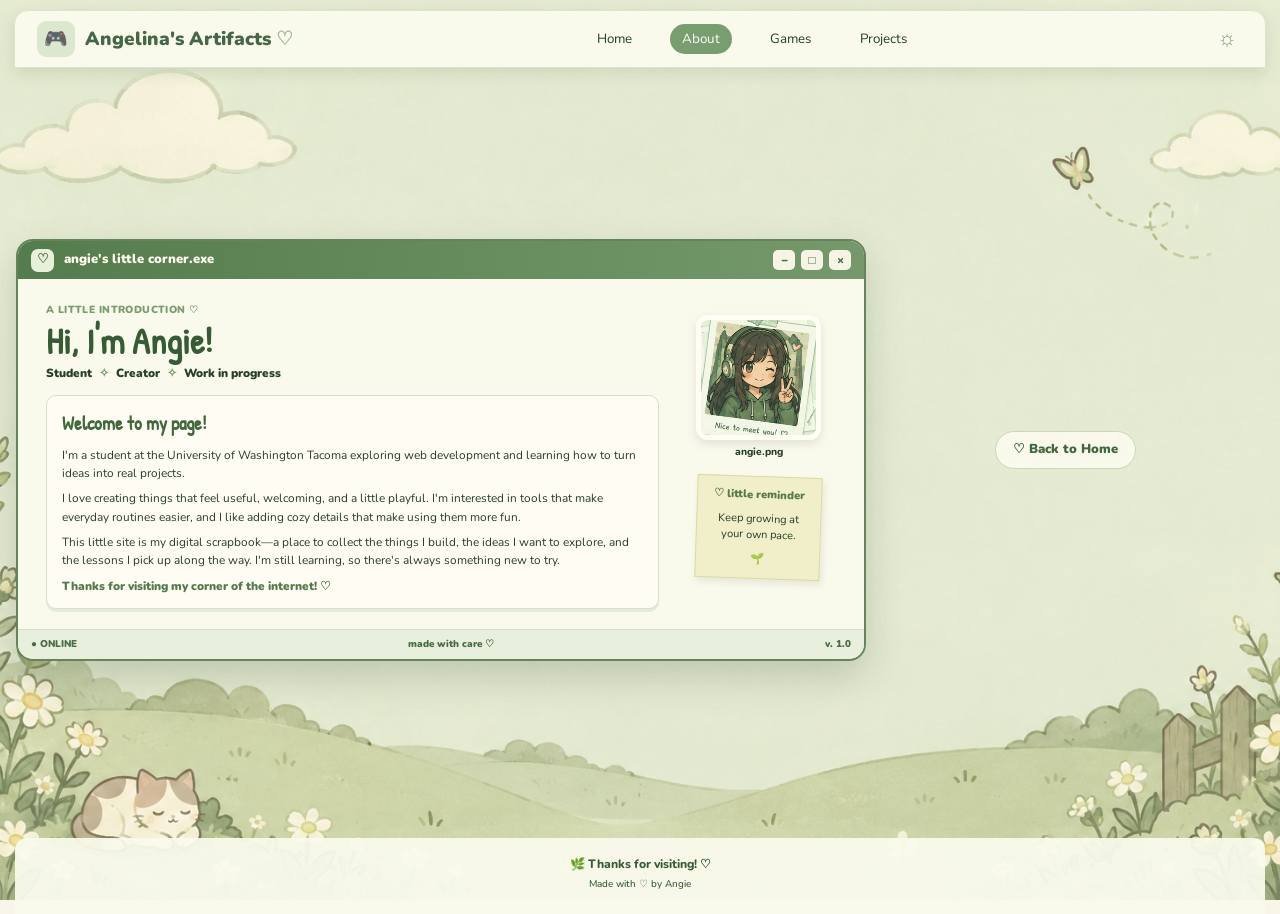
==== about.html @ 5acd7946 "Added a link to artifact 2" ====
<!DOCTYPE html>
<html lang="en">
<head>
  <meta charset="UTF-8"><meta name="viewport" content="width=device-width, initial-scale=1.0">
  <title>About Angie ♡ | Angelina's Artifacts</title><link rel="stylesheet" href="style.css">
</head>
<body class="cozy-page about-page">
  <header class="sitebar">
    <a class="logo" href="index.html"><span class="gamepad">🎮</span> Angelina's Artifacts <span class="heart">♡</span></a>
    <nav aria-label="Main navigation"><a href="index.html">Home</a><a href="about.html" class="selected" aria-current="page">About</a><a href="#games">Games</a><a href="projects.html">Projects</a></nav>
    <div class="tools"><button id="theme" title="Toggle theme" aria-label="Toggle theme">☼</button></div>
  </header>
  <main class="cozy-page-wrap">
    <section class="computer-window" aria-labelledby="about-title">
      <div class="computer-titlebar"><span class="window-icon">♡</span><span>angie's little corner.exe</span><div class="window-controls"><i>−</i><i>□</i><i>×</i></div></div>
      <div class="computer-screen">
        <div class="screen-copy">
          <p class="eyebrow">A LITTLE INTRODUCTION ♡</p>
          <h1 id="about-title">Hi, I'm Angie!</h1>
          <p class="about-subtitle">Student <span>✧</span> Creator <span>✧</span> Work in progress</p>
          <div class="blog-note">
            <h2>Welcome to my page!</h2>
            <p>I'm a student at the University of Washington Tacoma exploring web development and learning how to turn ideas into real projects.</p>
            <p>I love creating things that feel useful, welcoming, and a little playful. I'm interested in tools that make everyday routines easier, and I like adding cozy details that make using them more fun.</p>
            <p>This little site is my digital scrapbook—a place to collect the things I build, the ideas I want to explore, and the lessons I pick up along the way. I'm still learning, so there's always something new to try.</p>
            <p class="signoff">Thanks for visiting my corner of the internet! ♡</p>
          </div>
        </div>
        <aside class="desktop-widget"><img src="angie-portrait.png" alt="Angie in a green hoodie and headphones"><div class="widget-caption">angie.png</div><div class="sticky-note"><span>♡ little reminder</span><p>Keep growing at your own pace.</p>🌱</div></aside>
      </div>
      <div class="computer-status"><span>● ONLINE</span><span>made with care ♡</span><span>v. 1.0</span></div>
    </section>
    <a class="back-home" href="index.html">♡ Back to Home</a>
  </main>
  <footer>🌿 Thanks for visiting! ♡ <small>Made with ♡ by Angie</small></footer>
  <script>document.getElementById('theme').addEventListener('click',()=>document.body.classList.toggle('dark'));</script>
</body></html>
---- style.css ----
@import url('https://fonts.googleapis.com/css2?family=Nunito:wght@400;500;600;700;800;900&family=Patrick+Hand&display=swap');
:root{--cream:#f8f1e3;--paper:#fffaf0;--sage:#537b4c;--sage2:#42683d;--green:#557f4e;--green-dark:#365b35;--ink:#263f29;--line:#cbdcc0;--shadow:0 5px 16px #3c5b351c}
*{box-sizing:border-box}html{scroll-behavior:smooth;scroll-padding-top:76px}body{margin:0;background:var(--cream);color:var(--ink);font-family:Nunito,'Trebuchet MS',sans-serif;font-size:13px;line-height:1.5}.sitebar{height:60px;margin:14px 1.2% 0;padding:0 24px;display:flex;align-items:center;justify-content:space-between;gap:18px;border:1px solid #d9e4ce;border-radius:15px 15px 0 0;background:#fafbed;box-shadow:var(--shadow)}.logo{font-size:1.25rem;font-weight:900;white-space:nowrap;color:var(--green-dark)}.gamepad{display:inline-grid;place-items:center;background:#dbe8cf;border-radius:9px;padding:4px 7px;margin-right:5px}.heart{color:#a7bd95}nav{display:flex;gap:clamp(8px,2vw,27px)}nav a{padding:5px 12px;border-radius:20px;font-size:.88rem}nav a:hover,nav .selected{background:var(--green);color:#fff}.tools{display:flex;gap:15px;font-size:1.5rem;color:var(--green)}.tools button{border:0;background:none;color:inherit;font-size:1.4rem;cursor:pointer}a{color:inherit;text-decoration:none}button,input,textarea{font:inherit}.dashboard{margin:0 1.2%;}.top-grid{display:grid;grid-template-columns:1.55fr 1fr;gap:16px}.bottom-grid{display:grid;grid-template-columns:repeat(3,minmax(0,1fr));gap:16px;margin-top:16px}.panel{position:relative;min-width:0;overflow:hidden;border:1px solid #42683d;border-radius:13px;background:var(--sage);box-shadow:var(--shadow)}.hero{min-height:450px}.scene{position:absolute;inset:0;background:linear-gradient(180deg,#c1dfd5 0%,#e6efda 62%,#c1d9b0 100%);overflow:hidden}.scene:after{content:"";position:absolute;inset:0;background-image:radial-gradient(#fff9 1px,transparent 1.5px);background-size:22px 22px;opacity:.45;pointer-events:none}.cloud{position:absolute;top:15%;left:4%;font-size:3.5rem;color:#fff8}.moon{position:absolute;top:3%;left:31%;font-size:4rem;color:#fff8}.sparkle{position:absolute;top:30%;left:4%;font-size:2rem;color:#fff}.mountains{position:absolute;inset:13% -4% 0;background:#a4c9a0;clip-path:polygon(0 54%,9% 25%,18% 44%,33% 4%,46% 42%,60% 15%,72% 49%,87% 19%,100% 49%,100% 100%,0 100%)}.lake{position:absolute;left:0;right:0;bottom:0;height:34%;background:linear-gradient(170deg,#a8d6d0,#d1e6d3 55%,#9bc39b);clip-path:polygon(0 35%,18% 0,37% 22%,60% 0,78% 26%,100% 4%,100% 100%,0 100%)}.house{position:absolute;right:7%;bottom:27%;font-size:5rem;color:#f6e9cb;text-shadow:3px 3px #78986f,-3px -3px #78986f}.hero-copy{position:absolute;z-index:4;left:10%;top:19%;max-width:54%}.eyebrow{font-size:.79rem;font-weight:900;letter-spacing:.04em;color:var(--green);margin:0 0 8px}.hero h1{font-family:'Patrick Hand',Nunito,sans-serif;font-size:clamp(2.6rem,4.2vw,4.2rem);line-height:.91;color:var(--green-dark);margin:14px 0 17px;letter-spacing:-.02em}.hero-copy h3{font-size:1rem;margin:0 0 10px}.hero-copy h3 span,.roles span{color:var(--green);padding:0 4px}.hero-copy>p:not(.eyebrow){font-size:.86rem;margin:0 0 20px}.button,.small-button{display:inline-block;background:var(--green);color:white;border:0;border-radius:22px;padding:9px 21px;font-weight:900;cursor:pointer;box-shadow:0 4px 9px #3c613622}.button:hover,.small-button:hover{background:var(--green-dark);transform:translateY(-2px)}.quick-links{position:absolute;z-index:5;right:5%;top:16%;display:grid;gap:7px}.quick-links a{display:flex;align-items:center;gap:8px;padding:7px 12px;min-width:100px;border-radius:12px;background:#fbf9e9e8;border:1px solid #d0e0c7;font-weight:900;box-shadow:0 3px 8px #3c5b351c}.gamer-girl{position:absolute;z-index:3;right:18%;bottom:10%;width:165px;height:240px}.hair-back{position:absolute;left:10px;top:13px;width:143px;height:142px;background:#4b4b3a;border:4px solid #394733;border-radius:52% 50% 43% 45%;clip-path:polygon(0 0,100% 0,100% 100%,83% 72%,72% 100%,56% 68%,40% 100%,20% 72%,0 100%)}.face{position:absolute;z-index:2;top:37px;left:28px;width:108px;height:103px;background:#f4d6b0;border:3px solid #67503b;border-radius:48% 48% 45% 45%;box-shadow:inset 0 -6px #edc39e}.eye{position:absolute;top:40px;width:11px;height:17px;background:#384538;border-radius:50%}.e1{left:21px}.e2{right:21px}.cheek{position:absolute;top:64px;width:15px;height:7px;background:#eaa18c;border-radius:50%}.c1{left:8px}.c2{right:8px}.mouth{position:absolute;left:46px;top:63px;font-weight:900}.fringe{position:absolute;z-index:4;top:22px;left:23px;width:112px;height:70px;background:#4b4b3a;border-radius:55% 50% 30% 20%;clip-path:polygon(0 0,100% 0,100% 60%,77% 100%,60% 58%,43% 100%,24% 55%,0 88%)}.headphones{position:absolute;z-index:5;top:15px;left:9px;width:148px;height:91px;border:10px solid #91aa7b;border-bottom-color:transparent;border-radius:90px 90px 0 0}.headphones:before,.headphones:after{content:"";position:absolute;top:40px;width:22px;height:37px;background:#91aa7b;border:3px solid #4f7049;border-radius:8px}.headphones:before{left:-14px}.headphones:after{right:-14px}.hoodie{position:absolute;z-index:2;bottom:0;left:7px;width:150px;height:112px;background:#72936b;border:4px solid #466445;border-radius:56px 56px 16px 16px}.hoodie:after{content:"♡";position:absolute;top:34px;left:63px;color:#e7f0d8;font-size:1.4rem}.arm{position:absolute;z-index:5;bottom:28px;width:42px;height:64px;background:#f3d0aa;border:3px solid #66513d;border-radius:24px}.left-arm{left:0;transform:rotate(-25deg)}.right-arm{right:0;transform:rotate(24deg)}.laptop{position:absolute;z-index:6;bottom:3%;left:29%;width:142px;height:85px;display:grid;place-items:center;background:#90ad7d;border:4px solid #4f714b;border-radius:7px 7px 3px 3px;transform:skewY(7deg) rotate(-4deg);font-size:1.8rem;box-shadow:0 7px #6e8d61}.cat{position:absolute;z-index:7;right:3%;bottom:4%;font-size:3.4rem}.mug{position:absolute;z-index:8;left:53%;bottom:3%;padding:7px 10px;background:#faf8e7;border:2px solid #a6bf96;border-radius:4px 4px 10px 10px;color:var(--green)}.level-card{position:absolute;z-index:8;left:4%;bottom:3%;width:240px;padding:10px 12px;background:#fbf8e5e8;border:2px solid #b5cda7;border-radius:12px;box-shadow:var(--shadow)}.level-card b span{font-weight:600;margin-left:5px}.level-card small{display:block;margin-left:23px;font-size:.7rem}.progress{display:flex;align-items:center;gap:6px;margin-top:6px}.progress>span{color:var(--green)}.progress i{flex:1;height:10px;border:2px solid #7e9f71;border-radius:10px;overflow:hidden}.progress i b{display:block;width:55%;height:100%;background:#91b883}.progress strong{font-size:.7rem}.about{min-height:450px;padding:8% 8% 18%;display:grid;grid-template-columns:1fr .85fr;gap:12px;align-content:start;background:linear-gradient(145deg,#fbfbed,#e5efd9)}.about-content{align-self:center}.about h2{font-family:'Patrick Hand',sans-serif;font-size:clamp(2rem,3vw,3rem);line-height:1;margin:10px 0}.roles{font-weight:900;margin:0 0 12px}.about-content>p:last-child{font-size:.82rem}.polaroid{position:relative;align-self:center;background:#fffdf1;padding:8px 8px 4px;transform:rotate(5deg);border:2px solid #d0dec3;box-shadow:0 5px 12px #3c5b3520;text-align:center}.polaroid>p{font-family:'Patrick Hand';font-size:.95rem;color:var(--green);margin:4px}.tape{position:absolute;z-index:5;top:-8px;left:40%;width:40px;height:17px;background:#b6cba4d9;transform:rotate(-12deg)}.portrait{height:150px;position:relative;overflow:hidden;background:linear-gradient(135deg,#d1e1c3,#eff0dc)}.portrait-hair{position:absolute;top:13px;left:25%;width:58%;height:100px;background:#4a4939;border-radius:50% 50% 30% 30%}.portrait-face{position:absolute;top:28px;left:32%;width:40%;height:81px;border-radius:48%;background:#f4d6b0;border:2px solid #67503b}.portrait-face i{position:absolute;top:31px;font-style:normal}.portrait-face i:first-child{left:12px}.portrait-face i:nth-child(2){right:12px}.portrait-face b{position:absolute;left:43%;bottom:17px}.portrait-hoodie{position:absolute;bottom:-27px;left:13%;width:75%;height:65px;border-radius:40px 40px 0 0;background:#78986e;border:2px solid #4e7048;color:#eaf0df}.portrait-headphones{position:absolute;top:20px;left:23%;width:62%;height:60px;border:7px solid #9bb38a;border-bottom-color:transparent;border-radius:50% 50% 0 0}.feature-row{grid-column:1/-1;position:absolute;left:6%;right:6%;bottom:5%;display:grid;grid-template-columns:repeat(3,1fr);gap:9px}.feature-row article{background:#fffdf1d9;border:1.5px solid #d2e1c7;border-radius:12px;text-align:center;padding:8px 4px;box-shadow:0 3px 0 #dce7d2}.feature{font-size:1.45rem}.feature-row h3{font-size:.77rem;margin:2px 0}.feature-row p{font-size:.67rem;line-height:1.3;margin:0}.mini-panel{padding:19px 18px 17px;background:linear-gradient(140deg,#537b4c,#42683d);color:#fffaf0}.mini-heading{margin-bottom:15px}.mini-heading h2{font-family:'Patrick Hand',sans-serif;font-size:1.65rem;line-height:1.05;margin:2px 0 5px;color:#fff8e9}.mini-heading>p:last-child{font-size:.72rem;margin:0;color:#f4f0df}.mini-heading .eyebrow{font-size:.65rem;margin-bottom:4px}.game-grid{display:grid;grid-template-columns:repeat(3,minmax(0,1fr));gap:9px}.game-card{min-width:0;background:#fbfaed;border:1.5px solid #d5e2c9;border-radius:10px;padding:5px 5px 8px;box-shadow:0 3px 0 #dbe7d1}.game-image{height:72px;border-radius:7px;display:grid;place-items:center;position:relative;overflow:hidden;font-size:1.3rem}.game-image span{filter:drop-shadow(0 2px 1px #fff9)}.game-image i{position:absolute;right:4px;top:2px;background:#fff9e8;border-radius:50%;width:18px;height:18px;text-align:center;font-style:normal;color:var(--green);font-size:.8rem}.farm{background:linear-gradient(#a6d5d6 0 52%,#93ba79 52%)}.minecraft{background:linear-gradient(#b7dfdf 0 51%,#7caf68 51%)}.island{background:linear-gradient(#a7d9d7 0 53%,#e9d89c 53% 70%,#82c1a0 70%)}.forest{background:linear-gradient(#b6dad2,#c8dfa6 62%,#80ac6e 62%)}.boat{background:linear-gradient(#b6dfe0 0 57%,#83c5b2 57%)}.game-card h3{font-size:.7rem;margin:5px 2px 3px;line-height:1.2}.tags{font-size:.56rem;color:#5a7c50;margin:0 2px 5px}.tags span{background:#e0ebd4;border-radius:10px;padding:1px 4px;margin-left:3px}.small-button{font-size:.61rem;padding:4px 8px;border-radius:14px}.more{display:flex;align-items:center;justify-content:center;flex-direction:column;text-align:center;background:#f1f3e4}.more>div{font-size:1.8rem}.more p{font-size:.65rem;color:#7b9671;margin:0 0 6px}.more h3{font-size:.75rem}.updates .mini-heading{margin-bottom:13px}.updates-grid{display:grid;grid-template-columns:repeat(2,minmax(0,1fr));gap:9px}.post{overflow:hidden;background:#fbfaed;border:1.5px solid #d5e2c9;border-radius:10px;box-shadow:0 3px 0 #dbe7d1}.post-image{height:82px;display:grid;place-items:center;font-size:1.6rem;letter-spacing:.08em}.setup{background:linear-gradient(135deg,#d6d9bd,#a8c6a1)}.valley{background:linear-gradient(#b8dfe0 0 55%,#8dbb79 55%)}.flowers{background:linear-gradient(135deg,#e9e4d0,#a6c99a)}.craft{background:linear-gradient(135deg,#e4e5ce,#b6d2ae)}.post-copy{padding:7px}.post-copy h3{font-size:.68rem;line-height:1.2;margin:0 0 4px}.post-copy p{font-size:.61rem;line-height:1.35;margin:0 0 7px}.post-copy small{display:flex;justify-content:space-between;color:#8a9c7f;font-size:.53rem}.contact form{background:#fbfaed;border:1.5px solid #d5e2c9;border-radius:11px;padding:10px;box-shadow:0 3px 0 #dbe7d1}.contact label{display:block;font-size:.65rem;font-weight:900;margin-bottom:8px}.contact input,.contact textarea{display:block;width:100%;margin-top:3px;padding:7px 8px;border:1px solid #dce5d4;border-radius:7px;background:#fffff5;font-size:.66rem;color:var(--ink)}.contact textarea{resize:vertical}.send{width:100%;font-size:.7rem}.contact form>small{display:block;font-size:.54rem;color:#829477;margin-top:6px}.find-me{margin-top:13px}.sleepy-cat{font-size:2.8rem;text-align:center}.find-me h3{text-align:center;font-size:.85rem;margin:0 0 7px}.find-me a{display:block;padding:5px 10px;border:1px solid #d5e2c9;background:#fbfaed;font-size:.67rem;font-weight:800}.find-me a:first-of-type{border-radius:8px 8px 0 0}.find-me a:last-of-type{border-radius:0 0 8px 8px}footer{padding:17px 10px 22px;text-align:center;color:#365b35;font-size:.8rem;font-weight:800}footer small{display:block;font-size:.65rem;font-weight:500;margin-top:4px}.dark{--paper:#2e4432;--ink:#eaf1df;--green-dark:#d6e8cb;--green:#86a979;background:#293b2c}.dark .sitebar,.dark .panel,.dark .mini-panel,.dark .about{background:#2e4432;color:var(--ink);border-color:#4c6947}.dark .game-card,.dark .post,.dark .contact form,.dark .find-me a,.dark .feature-row article,.dark .polaroid{background:#354d38;color:var(--ink);border-color:#4c6947}.dark input,.dark textarea{background:#2e4432;color:var(--ink)}.dark .hero .scene{filter:brightness(.72)}.dark .about h2,.dark .mini-heading h2{color:#dcebd2}
@media(max-width:1050px){.top-grid{grid-template-columns:1.25fr 1fr}.hero{min-height:420px}.about{min-height:420px;padding-bottom:21%}.hero-copy{left:7%;max-width:60%}.quick-links{right:3%}.gamer-girl{right:14%;transform:scale(.88);transform-origin:bottom right}.laptop{left:23%;width:115px}.level-card{width:205px}.bottom-grid{gap:12px}.mini-panel{padding:14px 11px}.game-image{height:62px}.post-image{height:70px}}@media(max-width:760px){.sitebar{height:auto;min-height:58px;flex-wrap:wrap;padding:10px 14px}.sitebar nav{order:3;width:100%;justify-content:center;gap:3px}.sitebar nav a{font-size:.78rem;padding:5px 8px}.tools{margin-left:auto}.dashboard{margin:0 2%}.top-grid{grid-template-columns:1fr}.hero{min-height:430px}.about{min-height:430px;grid-template-columns:1.1fr .9fr;padding:30px 6% 125px}.bottom-grid{grid-template-columns:1fr 1fr}.contact{grid-column:1/-1;display:grid;grid-template-columns:1fr 1fr;gap:14px}.contact .mini-heading{grid-column:1/-1;margin-bottom:0}.contact form{align-self:start}.find-me{margin-top:0}.game-image{height:80px}.post-image{height:88px}}@media(max-width:480px){.logo{font-size:1.05rem}.tools{font-size:1.2rem}.hero{min-height:430px}.hero-copy{top:12%;left:6%;max-width:73%}.hero h1{font-size:2.75rem}.hero-copy>p:not(.eyebrow){font-size:.75rem}.quick-links{top:8%;right:3%;gap:4px}.quick-links a{min-width:0;padding:5px 7px;font-size:.7rem}.gamer-girl{right:12%;bottom:11%;transform:scale(.75);transform-origin:bottom right}.laptop{left:23%;bottom:4%;width:105px;height:67px}.cat{font-size:2.5rem}.mug{left:56%}.level-card{left:3%;bottom:3%;width:175px;padding:7px;font-size:.75rem}.level-card small{font-size:.58rem}.about{grid-template-columns:1fr 1fr;gap:8px;padding:24px 5% 130px}.about h2{font-size:2rem}.about-content>p:last-child{font-size:.7rem}.polaroid{padding:5px}.portrait{height:125px}.polaroid>p{font-size:.75rem}.feature-row{left:4%;right:4%;bottom:4%;gap:5px}.feature-row article{padding:7px 2px}.feature-row h3{font-size:.67rem}.feature-row p{font-size:.58rem}.bottom-grid{grid-template-columns:1fr}.contact{grid-column:auto;display:block}.contact .mini-heading{margin-bottom:14px}.find-me{margin-top:14px}.game-image{height:95px}.post-image{height:100px}.mini-panel{padding:16px}.mini-heading h2{font-size:1.8rem}.post-copy h3{font-size:.75rem}.post-copy p{font-size:.68rem}.post-copy small{font-size:.58rem}}

/* Reference artwork crops: the same illustrated gamer girl used in the design mockup. */
.gamer-art{position:absolute;z-index:6;right:1%;bottom:0;width:43%;height:76%;object-fit:contain;object-position:center bottom;filter:drop-shadow(0 5px 4px #314d2d26);pointer-events:none}
.portrait-image{display:block;width:100%;height:150px;object-fit:cover;object-position:center;border-radius:2px}
@media(max-width:1050px){.gamer-art{right:0;width:46%;height:74%}.portrait-image{height:135px}}
@media(max-width:760px){.gamer-art{right:0;width:48%;height:70%}.portrait-image{height:125px}}
@media(max-width:480px){.gamer-art{right:0;width:50%;height:65%;bottom:9%}.portrait-image{height:125px}}


/* --- Storybook botanical polish inspired by the reference board --- */
:root{--cream:#f8f8e9;--paper:#f8f8e9;--sage:#dfead4;--sage2:#c7dcb9;--green:#789d6f;--green-dark:#456747;--ink:#344f37;--line:#cbdcc0;--shadow:0 5px 16px #3c5b351c}
body{background:#819b79 url('plant-vine.png') no-repeat -90px 260px;background-size:220px auto}
.sitebar{height:58px;margin:14px 1.2% 0;border-radius:15px 15px 0 0}
.dashboard{position:relative}
.top-grid{grid-template-columns:1.55fr 1fr;gap:16px}
.bottom-grid{grid-template-columns:1.03fr 1fr 1fr;gap:16px;margin-top:16px}
.panel{border-radius:13px}
.hero{min-height:550px}
.scene{background-image:linear-gradient(90deg,#e1efdf12,#d5eadc00),url('cozy-landscape.jpg');background-size:cover;background-position:center;isolation:isolate}
.scene:after{background-image:radial-gradient(#fff9 1px,transparent 1.5px);background-size:22px 22px;opacity:.35}
.mountains,.lake,.house,.cloud-one,.moon,.sparkle{display:none}
.hero-copy{left:10%;top:18%;max-width:48%;text-shadow:0 1px 0 #eff6e6a8}
.hero h1{font-size:clamp(2.8rem,4vw,4.2rem)}
.hero-copy>p:not(.eyebrow){max-width:345px}
.gamer-art{right:2%;bottom:0;width:47%;height:78%;object-fit:contain;object-position:center bottom;filter:drop-shadow(0 7px 5px #314d2d30)}
.quick-links{right:4%;top:13%;gap:8px}
.quick-links a{min-width:112px;padding:8px 13px}
.level-card{left:4%;bottom:3%;width:285px;padding:11px 13px;background:#fbf8e5d9}
.about{min-height:550px;padding:9% 7% 23%;background:linear-gradient(145deg,#fbfbeded,#e5efd9f2)}
.about h2{font-size:clamp(2.15rem,3vw,3rem)}
.portrait-image{height:190px;object-position:center 24%}
.polaroid{z-index:2;margin-top:0}
.feature-row{bottom:6%;gap:12px}
.feature-row article{padding:13px 7px 12px;border-radius:14px}
.feature-row .feature{font-size:1.65rem}
.mini-panel{padding:20px 18px 18px;min-height:410px;background:linear-gradient(145deg,#faf9edee,#e7efddf5)}
.game-grid{gap:10px}
.game-image{height:83px;background-size:cover;background-position:center}
.farm{background-image:linear-gradient(#ffffff12,#476c3b20),url('cozy-landscape.jpg');background-position:62% 72%}
.minecraft{background-image:linear-gradient(#ffffff08,#476c3b28),url('cozy-landscape.jpg');background-position:85% 62%}
.island{background-image:linear-gradient(#ffffff08,#476c3b22),url('cozy-landscape.jpg');background-position:35% 76%}
.forest{background-image:linear-gradient(#ffffff08,#476c3b22),url('cozy-landscape.jpg');background-position:72% 50%}
.boat{background-image:linear-gradient(#ffffff08,#476c3b22),url('cozy-landscape.jpg');background-position:42% 80%}
.game-image span{padding:4px 8px;background:#d8e8d1a8;border-radius:12px;text-shadow:0 1px 2px #fff}
.post-image{background-size:cover;background-position:center}
.setup{background-image:linear-gradient(#d7e3c044,#d7e3c044),url('cozy-landscape.jpg');background-position:50% 10%}
.valley{background-image:linear-gradient(#d7e3c022,#d7e3c022),url('cozy-landscape.jpg');background-position:72% 70%}
.flowers{background-image:linear-gradient(#d7e3c044,#d7e3c044),url('plant-vine.png'),url('cozy-landscape.jpg');background-position:center,center,center}
.craft{background-image:linear-gradient(#d7e3c044,#d7e3c044),url('flower-books.png'),url('cozy-landscape.jpg');background-position:center,center,center}
.contact{position:relative}
.contact form{position:relative;z-index:2}
.find-me{position:relative;z-index:2}
.botanical{position:absolute;z-index:3;pointer-events:none;object-fit:contain;opacity:.9;filter:drop-shadow(0 2px 2px #496c3920)}
.deco-hero-left{left:-13px;bottom:-25px;width:150px;transform:rotate(-10deg);opacity:.78}
.deco-hero-right{right:-18px;bottom:-14px;width:135px;transform:rotate(7deg);opacity:.72}
.doodle{position:absolute;z-index:2;color:#a6bf97;font-family:'Patrick Hand',sans-serif;pointer-events:none}
.doodle-heart{left:53%;top:22%;font-size:2.4rem;transform:rotate(12deg)}
.doodle-star{left:4%;top:39%;font-size:2rem}
.deco-about-left{left:-28px;bottom:0;width:105px;transform:rotate(-14deg);opacity:.6}
.deco-about-right{right:-22px;bottom:0;width:120px;opacity:.7}
.about-heart{top:8%;left:48%;font-size:2.6rem}
.deco-games{right:-28px;bottom:-30px;width:110px;opacity:.48;transform:rotate(14deg)}
.deco-updates{right:-20px;bottom:-35px;width:115px;opacity:.45;transform:rotate(-10deg)}
.deco-contact{right:-20px;top:36%;width:100px;opacity:.4;transform:rotate(15deg)}
footer{position:relative;min-height:75px;overflow:hidden}
.footer-plant{width:120px;bottom:-30px;opacity:.75}
.footer-left{position:absolute;left:0;transform:rotate(-8deg)}
.footer-right{position:absolute;right:0;transform:rotate(8deg)}
/* subtle pressed-paper texture and botanical edge accents */
.panel:before{content:"";position:absolute;inset:0;pointer-events:none;z-index:1;opacity:.12;background-image:radial-gradient(#79976b .55px,transparent .7px);background-size:7px 7px}
.hero .scene:before{content:"";position:absolute;inset:0;z-index:0;background:linear-gradient(90deg,#eaf4df9c 0%,#eaf4df35 40%,transparent 68%)}
.hero-copy,.quick-links,.level-card,.gamer-art,.mug{z-index:4}
.about-content,.polaroid,.feature-row{z-index:2}
@media(max-width:1050px){
 .hero,.about{min-height:490px}.gamer-art{width:48%;height:73%}.level-card{width:235px}
 .about{padding-bottom:25%}.portrait-image{height:150px}
 .deco-hero-left{width:110px}.deco-hero-right{width:105px}
}
@media(max-width:760px){
 .top-grid{grid-template-columns:1fr}.bottom-grid{grid-template-columns:1fr 1fr}
 .hero{min-height:470px}.about{min-height:470px}
 .contact{grid-column:1/-1}.mini-panel{min-height:0}
 .deco-about-right{width:95px}.deco-games,.deco-updates{width:80px}
}
@media(max-width:480px){
 .hero{min-height:445px}.hero-copy{max-width:73%;top:12%}
 .hero h1{font-size:2.7rem}.gamer-art{right:0;width:53%;height:63%;bottom:9%}
 .quick-links{right:2%;top:8%}.quick-links a{min-width:0;padding:5px 7px}
 .level-card{width:180px}.about{padding-bottom:135px}
 .portrait-image{height:115px}.feature-row{gap:5px}
 .bottom-grid{grid-template-columns:1fr}
 .deco-hero-left{width:80px}.deco-hero-right{width:80px}
}


/* Botanical borders along the bottom edge of each lower grid card. */
.mini-panel{padding-bottom:42px}
.mini-panel:after{content:"";position:absolute;z-index:2;left:0;right:0;bottom:0;height:48px;pointer-events:none;background-image:url('plant-sprig.png'),url('plant-stem.png');background-repeat:no-repeat,no-repeat;background-position:left bottom,right bottom;background-size:88px 88px,76px 76px;opacity:.78}
.games:after{background-image:url('plant-vine.png'),url('plant-sprig.png');background-size:95px 95px,72px 72px}
.updates:after{background-image:url('lily-sprig.png'),url('plant-stem.png');background-size:75px 75px,82px 82px}
.contact:after{background-image:url('plant-sprig.png'),url('flower-wreath.png');background-size:80px 80px,76px 76px}
/* Keep the full gamer illustration visible and prevent the cat/laptop edges being clipped. */
.hero{overflow:hidden}
.gamer-art{right:0;bottom:0;width:53%;height:84%;object-fit:contain;object-position:center bottom;filter:drop-shadow(0 8px 6px #314d2d22)}
@media(max-width:1050px){.gamer-art{width:54%;height:78%}}
@media(max-width:760px){.gamer-art{width:58%;height:70%}}
@media(max-width:480px){.gamer-art{width:62%;height:62%;bottom:8%}}

/* Foreground character is now a transparent cutout: no baked-in scenery or drop shadow. */
.gamer-art{right:0;bottom:0;width:53%;height:88%;object-fit:contain;object-position:center bottom;filter:none;z-index:4}
.hero-fence{position:absolute;z-index:2;right:0;bottom:20%;width:43%;height:92px;pointer-events:none;opacity:.96;background:linear-gradient(to bottom,transparent 0 24%,#9bb789 24% 32%,#d7e4c7 32% 39%,#718e65 39% 44%,transparent 44% 61%,#9bb789 61% 69%,#d7e4c7 69% 76%,#718e65 76% 81%,transparent 81%),repeating-linear-gradient(90deg,transparent 0 25px,#91ad7d 25px 32px,#d8e4ca 32px 36px,transparent 36px 52px)}
.hero-fence:before{content:"";position:absolute;left:0;right:0;top:19%;height:64%;background:repeating-linear-gradient(90deg,#a5bf91 0 5px,#d8e4ca 5px 9px,#829e72 9px 12px,transparent 12px 52px);clip-path:polygon(0 0,100% 0,100% 100%,0 100%)}
@media(max-width:1050px){.gamer-art{width:55%;height:82%}.hero-fence{width:48%;bottom:20%}}
@media(max-width:760px){.gamer-art{width:58%;height:73%}.hero-fence{width:48%;bottom:18%;height:78px}}
@media(max-width:480px){.gamer-art{width:66%;height:65%;bottom:0}.hero-fence{width:55%;height:68px;bottom:20%}}


/* Final reference-matched layout polish */
:root{--cream:#f8f8e9;--paper:#fbfbed;--sage:#dfead4;--sage2:#c7dcb9;--green:#789d6f;--green-dark:#456747;--ink:#344f37;--line:#cbdcc0;--shadow:0 5px 16px #3c5b3522}
body{background:#819b79;color:var(--ink)}
.sitebar{height:58px;margin:10px 1.1% 0;padding:0 22px;border-radius:14px 14px 0 0}
.dashboard{margin:0 1.1%}
.top-grid{grid-template-columns:minmax(0,1.7fr) minmax(360px,1fr);gap:16px}
.bottom-grid{grid-template-columns:minmax(0,1.03fr) minmax(0,1fr) minmax(0,.92fr);gap:16px;margin-top:16px}
.panel{border-radius:13px;box-shadow:0 3px 10px #344f3715,inset 0 0 0 1px #d4e2c8}
.hero,.about{min-height:470px}
.scene{background-image:linear-gradient(90deg,#e5f0df45,#e5f0df05 62%),url('cozy-landscape.jpg');background-size:cover;background-position:center 58%;isolation:isolate}
.hero .scene:before{background:linear-gradient(90deg,#eaf4df99 0%,#eaf4df2c 37%,transparent 61%)}
.hero-copy{left:9%;top:17%;max-width:43%}
.hero h1{font-size:clamp(2.65rem,3.25vw,3.75rem);line-height:1.03}
.hero-copy>p:not(.eyebrow){max-width:330px}
.gamer-art{right:2%;bottom:0;width:56%;height:91%;object-fit:contain;object-position:center bottom;filter:none;z-index:4}
.hero-fence{right:0;bottom:20%;width:49%;height:86px;z-index:2;opacity:.72}
.quick-links{right:3.5%;top:10%;gap:7px;z-index:5}
.quick-links a{min-width:105px;padding:7px 10px;background:#fafbeded;border:1px solid #d2e0c8;box-shadow:0 3px 7px #355b3420}
.level-card{left:4%;bottom:3%;width:285px;padding:10px 13px;background:#fbf8e5e8;z-index:5}
.about{padding:8% 6% 22%;grid-template-columns:minmax(0,1.1fr) minmax(130px,.8fr);background:linear-gradient(145deg,#fbfbeded,#e5efd9f5)}
.about h2{font-size:clamp(2rem,2.6vw,2.8rem)}
.about-content>p:last-child{font-size:.86rem}
.polaroid{transform:rotate(5deg);align-self:start;z-index:3}
.portrait-image{height:170px;object-fit:cover;object-position:center 20%}
.feature-row{bottom:5%;left:5%;right:5%;gap:10px;z-index:3}
.feature-row article{padding:11px 5px;border-radius:13px;background:#fbfbeded}
.mini-panel{min-height:390px;padding:19px 17px 45px;background:linear-gradient(145deg,#faf9edfa,#e7efddf7)}
.mini-heading h2{font-size:1.7rem}
.game-grid{gap:8px}
.game-card{padding:5px 5px 7px;border-radius:11px;background:#fbfbed;border:1px solid #d5e3c9;box-shadow:0 2px 4px #486b3514}
.game-image{height:72px;background-size:cover;background-position:center;border-radius:7px}
.farm{background-image:url('game-stardew.jpg')!important}
.minecraft{background-image:url('game-minecraft.jpg')!important}
.island{background-image:url('game-animal.jpg')!important}
.forest{background-image:url('game-zelda.jpg')!important}
.boat{background-image:url('game-spiritfarer.jpg')!important}
.game-image i{background:#fbfbeded;color:#789d6f}
.game-image span{display:none}
.updates-grid{gap:8px}
.post{border:1px solid #d5e3c9;border-radius:11px;background:#fbfbed;box-shadow:0 2px 4px #486b3514;overflow:hidden}
.post-image{height:72px;background-size:cover;background-position:center}
.setup{background-image:url('post-setup.jpg')!important}
.valley{background-image:url('post-valley.jpg')!important}
.flowers{background-image:url('post-flowers.jpg')!important}
.craft{background-image:url('post-craft.jpg')!important}
.post-copy{padding:6px 8px 7px}
.post-copy h3{font-size:.77rem}
.post-copy p{font-size:.67rem;line-height:1.35}
.contact{display:grid;grid-template-columns:minmax(0,1.12fr) minmax(130px,.8fr);column-gap:12px;align-content:start}
.contact .mini-heading{grid-column:1/-1}
.contact form{grid-column:1;min-width:0}
.find-me{grid-column:2;align-self:end;min-width:0}
.sleepy-cat{height:110px;display:flex;justify-content:center;align-items:center;overflow:hidden}
.sleepy-cat img{width:100%;height:100%;object-fit:contain;mix-blend-mode:multiply}
.find-me a{padding:5px 7px}
.mini-panel:after{height:50px;background-position:left bottom,right bottom;opacity:.88}
footer{margin:0 1.1%;position:relative}
@media(max-width:1200px){.top-grid{grid-template-columns:minmax(0,1.45fr) minmax(330px,1fr)}.hero,.about{min-height:440px}.gamer-art{width:57%;height:87%}.about{padding-bottom:25%}.portrait-image{height:145px}.mini-panel{padding:16px 13px 42px}.game-image,.post-image{height:66px}}
@media(max-width:900px){.top-grid{grid-template-columns:1fr}.hero,.about{min-height:440px}.bottom-grid{grid-template-columns:1fr 1fr}.contact{grid-column:1/-1;min-height:380px}.game-image,.post-image{height:88px}}
@media(max-width:600px){.sitebar{margin:8px 8px 0;padding:0 12px;gap:8px}.logo{font-size:1rem}nav{gap:2px;flex-wrap:wrap;justify-content:center}nav a{padding:4px 6px;font-size:.75rem}.tools{gap:4px}.dashboard{margin:0 8px}.top-grid,.bottom-grid{grid-template-columns:1fr;gap:12px}.hero{min-height:540px}.hero-copy{left:7%;top:9%;max-width:70%}.hero h1{font-size:2.65rem}.gamer-art{width:78%;height:64%;right:-1%;bottom:0}.hero-fence{width:66%;bottom:23%}.quick-links{right:3%;top:4%;gap:4px}.quick-links a{min-width:0;padding:4px 7px;font-size:.72rem}.level-card{width:205px;left:4%;bottom:3%;padding:8px}.about{min-height:530px;padding:35px 7% 180px}.about h2{font-size:2rem}.portrait-image{height:135px}.feature-row{gap:5px}.feature-row article{padding:8px 3px}.feature-row h3{font-size:.72rem}.feature-row p{font-size:.62rem}.mini-panel{min-height:0;padding:17px 14px 46px}.game-image,.post-image{height:100px}.contact{display:block}.find-me{margin-top:14px}.sleepy-cat{height:130px}}



/* Final fit-and-finish: fuller meadow foreground and tighter hero controls */
.hero { min-height: 550px; }
.scene { background-position: center 56%; background-size: cover; }
.scene::after {
  content:"";
  position:absolute;
  left:0; right:0; top:auto; bottom:0;
  height:23%;
  z-index:2;
  pointer-events:none;
  opacity:1;
  background:
    radial-gradient(ellipse at 8% 100%, #f6f2c9 0 2px, transparent 3px),
    radial-gradient(ellipse at 13% 80%, #f8f3d1 0 3px, transparent 4px),
    radial-gradient(ellipse at 23% 100%, #e8efc9 0 3px, transparent 4px),
    radial-gradient(ellipse at 39% 95%, #fff4cf 0 2px, transparent 3px),
    radial-gradient(ellipse at 58% 100%, #f7f1cf 0 3px, transparent 4px),
    radial-gradient(ellipse at 78% 95%, #fff4d2 0 3px, transparent 4px),
    linear-gradient(180deg, #a5c58a00 0%, #a5c58a40 23%, #9fbe83d9 72%, #8dad73ee 100%);
  background-size: auto;
}
.hero .scene:before {
  z-index:1;
  background:linear-gradient(90deg,#eaf4dfb0 0%,#eaf4df4a 38%,transparent 66%);
}
.hero-copy { left:8.5%; top:17%; max-width:45%; }
.hero h1 { font-size:clamp(2.45rem,3.45vw,3.55rem); line-height:.96; margin:10px 0 12px; }
.hero-copy h3 { font-size:.91rem; margin-bottom:8px; }
.hero-copy>p:not(.eyebrow) { font-size:.78rem; line-height:1.45; margin-bottom:14px; max-width:310px; }
.hero .eyebrow { font-size:.7rem; margin-bottom:5px; }
.hero .button { padding:7px 17px; font-size:.78rem; }
.quick-links { right:3.5%; top:12%; gap:6px; }
.quick-links a { min-width:96px; padding:5px 9px; gap:6px; font-size:.76rem; border-radius:10px; }
.level-card { width:245px; padding:8px 10px; font-size:.82rem; }
.level-card small { font-size:.66rem; }
.progress { margin-top:4px; }
.progress i { height:8px; }
.gamer-art { right:1.5%; bottom:0; width:46%; height:76%; object-fit:contain; object-position:center bottom; filter:none; }
@media(max-width:1050px) {
  .hero-copy { left:6.5%; max-width:47%; }
  .hero h1 { font-size:clamp(2.2rem,3.5vw,3rem); }
  .quick-links { right:2.5%; }
  .quick-links a { min-width:88px; padding:5px 7px; font-size:.7rem; }
  .level-card { width:220px; }
  .gamer-art { width:47%; height:72%; }
}
@media(max-width:760px) {
  .hero { min-height:470px; }
  .hero-copy { left:6%; top:13%; max-width:56%; }
  .hero h1 { font-size:2.55rem; }
  .quick-links { top:6%; right:2%; }
  .quick-links a { min-width:80px; font-size:.66rem; padding:4px 6px; }
  .gamer-art { right:0; width:51%; height:66%; }
  .level-card { width:205px; }
}
@media(max-width:480px) {
  .hero { min-height:445px; }
  .hero-copy { top:11%; left:5%; max-width:67%; }
  .hero h1 { font-size:2.15rem; line-height:.98; }
  .hero-copy h3 { font-size:.75rem; }
  .hero-copy>p:not(.eyebrow) { font-size:.68rem; max-width:220px; }
  .hero .eyebrow { font-size:.62rem; }
  .quick-links { top:6%; right:2%; gap:3px; }
  .quick-links a { min-width:0; padding:3px 5px; font-size:.58rem; gap:4px; }
  .gamer-art { right:-1%; width:53%; height:61%; bottom:8%; }
  .level-card { left:3%; bottom:3%; width:174px; padding:6px 7px; font-size:.7rem; }
  .level-card small { font-size:.55rem; }
  .progress strong { font-size:.6rem; }
}


/* New illustrated hero background: original clean artwork with website UI layered above */
.hero .scene {
  background-image: url('hero-background.png');
  background-position: center center;
  background-size: cover;
  background-repeat: no-repeat;
  background-color: #c9dfcc;
}
.hero .scene::after { display: none; }
.hero .scene::before {
  content: ""; position: absolute; inset: 0; z-index: 1; pointer-events: none;
  background: linear-gradient(90deg, rgba(244,247,222,.92) 0%, rgba(238,246,221,.76) 31%, rgba(235,243,220,.22) 49%, transparent 66%);
}
.hero .scene > .cloud, .hero .scene > .moon, .hero .scene > .sparkle,
.hero .scene > .mountains, .hero .scene > .lake, .hero .scene > .house,
.hero .scene > .hero-fence, .hero .scene > .gamer-art,
.hero .scene > .botanical, .hero .scene > .doodle { display: none !important; }
.hero .hero-copy { z-index: 5; left: 7.5%; top: 16%; max-width: 43%; }
.hero .hero-copy h1 { font-size: clamp(2.25rem, 3.2vw, 3.35rem); line-height: .98; margin: 10px 0 12px; }
.hero .hero-copy h3 { font-size: .9rem; }
.hero .hero-copy > p:not(.eyebrow) { max-width: 315px; font-size: .78rem; }
.hero .quick-links { z-index: 6; top: 8%; right: 2.5%; gap: 5px; }
.hero .quick-links a { min-width: 88px; padding: 5px 8px; font-size: .7rem; }
.hero .level-card { z-index: 6; left: 3%; bottom: 3%; width: 220px; padding: 8px 10px; }
@media (max-width: 1050px) {
  .hero .scene { background-position: 54% center; }
  .hero .hero-copy { left: 5%; max-width: 47%; }
  .hero .hero-copy h1 { font-size: clamp(2rem, 3.2vw, 2.8rem); }
  .hero .quick-links { right: 2%; }
}
@media (max-width: 760px) {
  .hero .scene { background-position: 58% center; }
  .hero .scene::before { background: linear-gradient(90deg, rgba(244,247,222,.94) 0%, rgba(238,246,221,.8) 44%, rgba(235,243,220,.18) 75%, transparent 100%); }
  .hero .hero-copy { left: 5%; top: 9%; max-width: 65%; }
  .hero .hero-copy h1 { font-size: 2.35rem; }
  .hero .quick-links { top: auto; bottom: 17%; right: 2%; gap: 4px; }
  .hero .quick-links a { min-width: 76px; font-size: .62rem; padding: 4px 6px; }
  .hero .level-card { width: 190px; }
}
@media (max-width: 480px) {
  .hero { min-height: 500px; }
  .hero .scene { background-position: 59% center; }
  .hero .hero-copy { top: 8%; max-width: 72%; }
  .hero .hero-copy h1 { font-size: 2.05rem; }
  .hero .hero-copy h3 { font-size: .72rem; }
  .hero .hero-copy > p:not(.eyebrow) { font-size: .65rem; max-width: 210px; }
  .hero .quick-links { bottom: 18%; right: 2%; }
  .hero .quick-links a { min-width: 68px; font-size: .55rem; padding: 3px 4px; }
  .hero .level-card { width: 170px; font-size: .68rem; }
}

/* Final hero framing adjustment: show the entire generated artwork and reduce the pale wash. */
.hero {
  min-height: 0;
  height: auto;
  aspect-ratio: 1905 / 826;
}
.hero .scene {
  background-size: 100% 100%;
  background-position: center center;
}
.hero .scene::before {
  background: linear-gradient(90deg,
    rgba(244,247,222,.38) 0%,
    rgba(238,246,221,.20) 27%,
    rgba(235,243,220,.06) 47%,
    transparent 60%);
}
@media (max-width: 760px) {
  .hero { aspect-ratio: auto; min-height: 500px; }
  .hero .scene { background-size: 100% 100%; background-position: center center; }
  .hero .scene::before {
    background: linear-gradient(90deg,
      rgba(244,247,222,.48) 0%,
      rgba(238,246,221,.25) 40%,
      rgba(235,243,220,.08) 72%,
      transparent 100%);
  }
}


/* Soft cloudy backing only beneath the welcome copy, keeping the artwork vivid. */
.hero-copy{isolation:isolate;padding:8px 12px 12px;margin-left:-12px;margin-top:-8px;border-radius:20px}
.hero-copy:before{content:"";position:absolute;z-index:-1;inset:0 -12px -6px -8px;border-radius:22px;background:radial-gradient(ellipse at 28% 28%,rgba(250,250,232,.68),rgba(248,249,229,.42) 55%,rgba(248,249,229,.12) 100%);backdrop-filter:blur(1.5px);pointer-events:none}
.level-card{width:228px;padding:8px 10px 7px;font-size:.78rem}
.level-card small{font-size:.64rem;margin-left:23px}
.level-card .progress strong{font-size:.66rem}
@media(max-width:600px){.hero-copy{padding:6px 8px 9px;margin-left:-8px;margin-top:-6px}.level-card{width:205px}}

/* Updated hero artwork: use the complete warm calico picnic scene as the background. */
.hero .scene {
  background-image: url('hero-background.png') !important;
  background-size: 100% 100% !important;
  background-position: center center !important;
  background-color: #d8e7c9;
}
.hero .scene::before {
  background: linear-gradient(90deg,
    rgba(246,248,226,.26) 0%,
    rgba(246,248,226,.15) 27%,
    rgba(246,248,226,.04) 45%,
    transparent 58%) !important;
}
.hero .scene::after { display:none !important; }
.hero .scene > .cloud,
.hero .scene > .moon,
.hero .scene > .sparkle,
.hero .scene > .mountains,
.hero .scene > .lake,
.hero .scene > .house,
.hero .scene > .hero-fence,
.hero .scene > .gamer-art,
.hero .scene > .botanical,
.hero .scene > .doodle { display:none !important; }
.hero .hero-copy:before {
  background: radial-gradient(ellipse at 28% 28%,rgba(250,250,232,.48),rgba(248,249,229,.26) 58%,rgba(248,249,229,.04) 100%) !important;
}
@media (max-width:760px) {
  .hero .scene { background-size:100% 100% !important; background-position:center center !important; }
  .hero .scene::before { background:linear-gradient(90deg,rgba(246,248,226,.34),rgba(246,248,226,.18) 43%,rgba(246,248,226,.03) 75%,transparent) !important; }
}

/* Cream background + sage-green tiles palette update */
.sitebar{background:var(--paper);}
.game-card,.feature-row article,.level-card,.quick-links a{background:#dfead4;}
.game-card{border-color:#b6cba9;}


/* Text colors restored to the previous deep-green palette, with responsive layout refinements. */
:root { --ink: #263f29; }
.panel.mini-panel { color: var(--ink); }
.mini-panel .mini-heading h2,
.mini-panel .mini-heading > p:last-child,
.mini-panel .mini-heading .eyebrow,
.mini-panel h3,
.mini-panel p,
.mini-panel label,
.mini-panel small,
.mini-panel .find-me a { color: var(--ink); }
.mini-panel .game-card h3,
.mini-panel .game-card p,
.mini-panel .post-copy h3,
.mini-panel .post-copy p,
.mini-panel .post-copy small { color: var(--ink); }
.mini-panel input, .mini-panel textarea { color: var(--ink); background: #fffaf0; }
.mini-panel .button, .mini-panel .small-button { color: #fffaf0; }
/* Fluid sizing and stacking so the page adapts as the browser window changes. */
html { width: 100%; overflow-x: hidden; }
body { width: 100%; min-width: 0; }
.sitebar, .dashboard, footer { max-width: 100%; }
.top-grid, .bottom-grid, .game-grid, .updates-grid { min-width: 0; }
img { max-width: 100%; }
@media (max-width: 900px) {
  .top-grid { grid-template-columns: minmax(0, 1fr); }
  .bottom-grid { grid-template-columns: repeat(2, minmax(0, 1fr)); }
  .contact { grid-column: 1 / -1; }
  .about, .hero { min-width: 0; }
}
@media (max-width: 560px) {
  .sitebar { margin: 8px 2% 0; padding: 10px; gap: 8px; }
  .sitebar nav { flex-wrap: wrap; }
  .dashboard { margin: 0 2%; }
  .bottom-grid { grid-template-columns: minmax(0, 1fr); }
  .contact { display: block; }
  .game-grid { grid-template-columns: repeat(2, minmax(0, 1fr)); }
  .about { grid-template-columns: minmax(0, 1fr) minmax(0, .8fr); }
  .feature-row { gap: 5px; }
  .feature-row article { overflow-wrap: anywhere; }
  .hero { width: 100%; }
  .hero .scene { background-size: cover !important; background-position: 57% center !important; }
}


/* Responsive content fix: make text, padding, and card contents scale with their containers. */
html { font-size: clamp(13px, 0.25vw + 12px, 16px); }
.dashboard { width:auto; }
.top-grid { grid-template-columns: minmax(0, 1.55fr) minmax(0, 1fr); }
.bottom-grid { grid-template-columns: repeat(3, minmax(0, 1fr)); }
.panel, .mini-panel, .game-card, .post, .contact form, .about, .hero { min-width:0; }
.mini-panel { padding: clamp(12px, 1.4vw, 20px); padding-bottom: clamp(38px, 3.2vw, 48px); }
.mini-heading h2 { font-size: clamp(1.15rem, 1.4vw, 1.8rem); }
.mini-heading > p:last-child { font-size: clamp(.68rem, .75vw, .82rem); }
.game-grid { grid-template-columns: repeat(3, minmax(0, 1fr)); gap: clamp(5px, .7vw, 10px); }
.game-card { padding: clamp(4px, .5vw, 7px); }
.game-image { height: clamp(48px, 5.2vw, 83px); }
.game-card h3 { font-size: clamp(.64rem, .7vw, .8rem); overflow-wrap:anywhere; }
.tags { font-size: clamp(.5rem, .55vw, .62rem); overflow-wrap:anywhere; }
.small-button { font-size: clamp(.56rem, .62vw, .7rem); padding: clamp(3px, .35vw, 5px) clamp(5px, .6vw, 9px); }
.updates-grid { grid-template-columns: repeat(2, minmax(0, 1fr)); gap: clamp(5px, .7vw, 10px); }
.post-image { height: clamp(55px, 5.2vw, 88px); }
.post-copy { padding: clamp(5px, .6vw, 8px); }
.post-copy h3 { font-size: clamp(.62rem, .68vw, .78rem); overflow-wrap:anywhere; }
.post-copy p { font-size: clamp(.58rem, .62vw, .72rem); }
.contact label { font-size: clamp(.62rem, .68vw, .76rem); }
.contact input, .contact textarea { font-size: clamp(.65rem, .7vw, .8rem); min-width:0; }
.about { grid-template-columns: minmax(0, 1fr) minmax(0, .85fr); }
.feature-row { grid-template-columns: repeat(3, minmax(0, 1fr)); }
.feature-row h3 { font-size: clamp(.62rem, .72vw, .8rem); overflow-wrap:anywhere; }
.feature-row p { font-size: clamp(.55rem, .6vw, .68rem); overflow-wrap:anywhere; }
.hero-copy { max-width: 46%; }
.hero h1 { font-size: clamp(1.8rem, 3.2vw, 3.35rem); }
.hero-copy h3 { font-size: clamp(.7rem, .9vw, .95rem); }
.hero-copy > p:not(.eyebrow) { font-size: clamp(.65rem, .78vw, .82rem); }
.level-card { width: clamp(155px, 17vw, 228px); max-width: 48%; font-size: clamp(.64rem, .78vw, .8rem); }
.level-card small { font-size: clamp(.52rem, .64vw, .66rem); }
.quick-links a { font-size: clamp(.55rem, .7vw, .76rem); min-width:0; padding: clamp(3px, .4vw, 6px) clamp(5px, .65vw, 9px); }
img { height:auto; }
@media (max-width: 900px) {
 .top-grid { grid-template-columns: minmax(0,1fr); }
 .hero { aspect-ratio:auto; min-height:470px; }
 .bottom-grid { grid-template-columns: repeat(2,minmax(0,1fr)); }
 .mini-panel { padding: clamp(12px, 2vw, 18px); padding-bottom:42px; }
 .game-image { height: clamp(65px, 10vw, 95px); }
 .post-image { height: clamp(65px, 10vw, 100px); }
 .mini-heading h2 { font-size: clamp(1.3rem, 3vw, 1.8rem); }
 .game-card h3, .post-copy h3 { font-size: clamp(.68rem, 1.5vw, .8rem); }
 .game-card p, .post-copy p { font-size: clamp(.6rem, 1.25vw, .72rem); }
}
@media (max-width: 560px) {
 .top-grid, .bottom-grid { grid-template-columns: minmax(0,1fr); }
 .hero { min-height:500px; }
 .hero-copy { max-width:70%; }
 .hero h1 { font-size:clamp(1.8rem, 7vw, 2.35rem); }
 .hero-copy > p:not(.eyebrow) { font-size:clamp(.65rem, 2.8vw, .75rem); }
 .level-card { max-width:58%; width:180px; }
 .about { min-height:470px; }
 .bottom-grid > .mini-panel { grid-column:auto; }
 .game-image { height:clamp(90px, 24vw, 130px); }
 .post-image { height:clamp(95px, 25vw, 135px); }
 .game-card h3, .post-copy h3 { font-size:.78rem; }
 .game-card p, .post-copy p { font-size:.68rem; }
 .mini-heading h2 { font-size:1.65rem; }
}

/* Dark-mode contrast fix for Artifact 1 only */
.dark .hero .scene{filter:none}
.dark .hero-copy{
  background:rgba(35,53,38,.90);
  border:1px solid rgba(222,239,209,.8);
  border-radius:16px;
  padding:14px 16px;
  color:#f7f8ef;
  box-shadow:0 4px 16px rgba(12,25,14,.28);
}
.dark .hero-copy .eyebrow{color:#e0efcf}
.dark .hero-copy h1{color:#f3f8e8}
.dark .hero-copy h3,
.dark .hero-copy>p:not(.eyebrow){color:#f7f8ef}
.dark .hero-copy h3 span{color:#d0e5bd}


/* Dark-mode contrast fix for the Current Vibe card and Artifact 2–5 quick links. */
.dark .hero .level-card {
  background: rgba(35, 53, 38, .96) !important;
  color: #f7f8ef !important;
  border-color: #d8e8cb !important;
}
.dark .hero .level-card b,
.dark .hero .level-card b span,
.dark .hero .level-card small,
.dark .hero .level-card .progress,
.dark .hero .level-card .progress > span,
.dark .hero .level-card .progress strong {
  color: #f7f8ef !important;
}
.dark .hero .level-card .progress i { border-color: #d8e8cb !important; }
.dark .hero .level-card .progress i b { background: #a8cf91 !important; }
.dark .hero .quick-links a {
  background: rgba(35, 53, 38, .96) !important;
  color: #f7f8ef !important;
  border-color: #d8e8cb !important;
}
.dark .hero .quick-links a span { color: #f7f8ef !important; }
.dark .hero .quick-links a:hover { background: #496447 !important; }

/* Artifact 2 links: minimal styling only */
.hatchquest-links { display:flex; flex-wrap:wrap; align-items:center; gap:8px; margin-top:12px; font-size:.82rem; font-weight:700; }
.hatchquest-links a { color:var(--green-dark); text-decoration:underline; text-underline-offset:3px; }
.dark .hatchquest-links a { color:#d6e8cb; }

/* Added standalone About and Projects pages. Home layout remains unchanged. */
.cozy-page { min-height:100vh; background:#f7f6e8 url('about-meadow-background.png') center center / cover fixed no-repeat; }
.cozy-page .sitebar { background:rgba(250,251,237,.94); backdrop-filter:blur(8px); }
.cozy-page-wrap { min-height:calc(100vh - 130px); display:flex; align-items:center; justify-content:center; padding:24px 16px 30px; }
.computer-window { width:min(850px,96vw); border:2px solid #66845b; border-radius:17px; overflow:hidden; background:#f8f8e9; box-shadow:0 16px 38px #334b2e36; }
.computer-titlebar,.project-windowbar { min-height:38px; display:flex; align-items:center; gap:10px; padding:7px 13px; color:#fffdf0; background:linear-gradient(90deg,#557c4c,#75996a); font-weight:900; }
.window-icon { display:grid; place-items:center; width:23px; height:23px; background:#e7f0d9; color:#52784b; border-radius:7px; }
.window-controls { margin-left:auto; display:flex; gap:6px; }
.window-controls i { display:grid; place-items:center; width:22px; height:20px; border-radius:5px; background:#f5f4e5; color:#496d42; font-size:12px; font-style:normal; }
.computer-screen { display:grid; grid-template-columns:minmax(0,1fr) 155px; gap:22px; padding:24px 28px 20px; background:rgba(251,251,237,.9); }
.screen-copy { min-width:0; }
.screen-copy .eyebrow { font-size:.68rem; margin-bottom:5px; }
.screen-copy h1 { font-family:'Patrick Hand',sans-serif; color:#365b35; font-size:clamp(1.7rem,3vw,2.35rem); line-height:1; margin:3px 0 6px; }
.about-subtitle { font-size:.78rem; font-weight:900; margin:0 0 12px; }
.about-subtitle span { color:#77996b; padding:0 4px; }
.blog-note { padding:13px 15px; border:1px solid #d4e1c8; border-radius:10px; background:#fffdf3; box-shadow:0 3px 0 #e4ebd9; font-size:.78rem; line-height:1.55; }
.blog-note h2 { font-family:'Patrick Hand',sans-serif; color:#42683d; font-size:1.25rem; margin:0 0 5px; }
.blog-note p { margin:7px 0; }
.blog-note .signoff { color:#557b4c; font-weight:900; margin-bottom:0; }
.desktop-widget { display:flex; flex-direction:column; align-items:center; gap:5px; padding-top:12px; }
.desktop-widget>img { width:125px; height:125px; object-fit:cover; border:5px solid #fffdf4; border-radius:12px; box-shadow:0 4px 10px #314c2b22; }
.widget-caption { font-size:.68rem; font-weight:800; }
.sticky-note { width:125px; min-height:100px; margin-top:10px; padding:10px 9px; background:#f1efc9; border:1px solid #ded9a7; box-shadow:2px 4px 7px #3a4c2b1c; transform:rotate(2deg); text-align:center; font-size:.73rem; }
.sticky-note span { font-weight:900; color:#557b4c; }
.sticky-note p { margin:7px 0; }
.computer-status { display:flex; justify-content:space-between; gap:10px; padding:7px 13px; background:#e8efdc; color:#496c43; border-top:1px solid #d1dfc5; font-size:.65rem; font-weight:900; }
.back-home { display:block; width:max-content; margin:0 auto; padding:8px 17px; border:1px solid #c8d9bb; border-radius:22px; background:#fbfbeded; color:#42683d; font-weight:900; }
.projects-page-wrap { min-height:calc(100vh - 130px); display:grid; place-items:center; padding:30px 16px; }
.future-projects-card { width:min(620px,95vw); overflow:hidden; border:2px solid #66845b; border-radius:16px; background:#fbfbeded; box-shadow:0 16px 38px #334b2e36; text-align:center; }
.project-windowbar { text-align:left; }
.future-projects-content { padding:42px 32px 38px; }
.project-flower { font-size:3rem; margin-bottom:8px; }
.future-projects-content .eyebrow { font-size:.75rem; }
.future-projects-content h1 { font-family:'Patrick Hand',sans-serif; color:#365b35; font-size:clamp(2rem,5vw,3rem); line-height:1; margin:10px 0; }
.future-projects-content p { max-width:430px; margin:10px auto; }
.future-note { color:#557b4c; font-weight:900; }
.cozy-page footer { margin:0 1.2%; background:#fafbeded; border-radius:12px 12px 0 0; }
.cozy-page.dark { background-color:#243527; }
.cozy-page.dark .sitebar,.cozy-page.dark .computer-window,.cozy-page.dark .future-projects-card { background-color:#2b4030; color:#e6efd9; }
.cozy-page.dark .computer-screen { background:rgba(43,64,48,.94); }
.cozy-page.dark .screen-copy h1,.cozy-page.dark .future-projects-content h1 { color:#e0ecd5; }
.cozy-page.dark .blog-note { background:#344b37; border-color:#526e4b; color:#f0f3e8; }
.cozy-page.dark .blog-note h2,.cozy-page.dark .blog-note .signoff { color:#d7e8c8; }
.cozy-page.dark .sticky-note { background:#414a32; border-color:#6d794d; }
.cozy-page.dark .computer-status { background:#354c37; color:#e0ecd5; }
.cozy-page.dark .back-home,.cozy-page.dark .cozy-page footer { background:#2d4331; color:#e4eed8; }
@media(max-width:600px) { .computer-screen { grid-template-columns:1fr; padding:18px; gap:10px; } .desktop-widget { display:grid; grid-template-columns:80px 1fr; justify-items:start; padding-top:0; } .desktop-widget>img { width:75px; height:75px; grid-row:span 2; } .widget-caption { align-self:end; } .sticky-note { width:100%; min-height:0; margin-top:3px; transform:none; } .computer-status { flex-wrap:wrap; } .future-projects-content { padding:30px 20px; } .cozy-page .sitebar { height:auto; min-height:60px; padding:10px; gap:8px; flex-wrap:wrap; } .cozy-page nav { gap:4px; } .cozy-page nav a { padding:5px 8px; } }
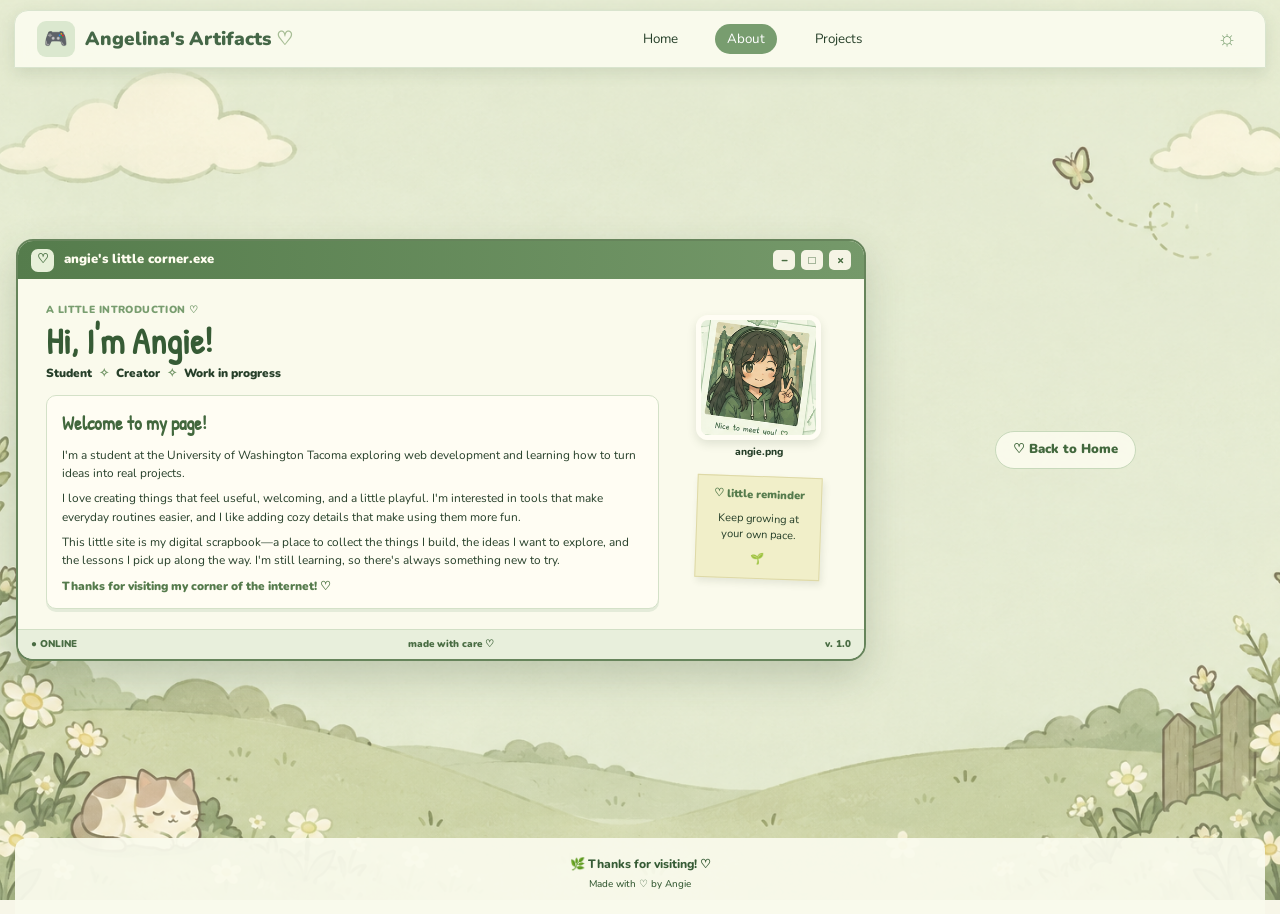
==== commit 94a1a092: "Removed Games tab" ====
--- a/about.html
+++ b/about.html
@@ -7,7 +7,8 @@
 <body class="cozy-page about-page">
   <header class="sitebar">
     <a class="logo" href="index.html"><span class="gamepad">🎮</span> Angelina's Artifacts <span class="heart">♡</span></a>
-    <nav aria-label="Main navigation"><a href="index.html">Home</a><a href="about.html" class="selected" aria-current="page">About</a><a href="#games">Games</a><a href="projects.html">Projects</a></nav>
+    <nav aria-label="Main navigation"><a href="index.html">Home</a><a href="about.html" class="selected" aria-current="page">About</a>
+<a href="projects.html">Projects</a></nav>
     <div class="tools"><button id="theme" title="Toggle theme" aria-label="Toggle theme">☼</button></div>
   </header>
   <main class="cozy-page-wrap">
--- a/style.css
+++ b/style.css
@@ -580,3 +580,7 @@
 .cozy-page.dark .computer-status { background:#354c37; color:#e0ecd5; }
 .cozy-page.dark .back-home,.cozy-page.dark .cozy-page footer { background:#2d4331; color:#e4eed8; }
 @media(max-width:600px) { .computer-screen { grid-template-columns:1fr; padding:18px; gap:10px; } .desktop-widget { display:grid; grid-template-columns:80px 1fr; justify-items:start; padding-top:0; } .desktop-widget>img { width:75px; height:75px; grid-row:span 2; } .widget-caption { align-self:end; } .sticky-note { width:100%; min-height:0; margin-top:3px; transform:none; } .computer-status { flex-wrap:wrap; } .future-projects-content { padding:30px 20px; } .cozy-page .sitebar { height:auto; min-height:60px; padding:10px; gap:8px; flex-wrap:wrap; } .cozy-page nav { gap:4px; } .cozy-page nav a { padding:5px 8px; } }
+
+/* Artifact 3 access note */
+.claude-disclaimer { font-size: .82rem; line-height: 1.45; padding: 10px 12px; margin-top: 10px; border-left: 3px solid #9aac87; background: rgba(225, 235, 215, .55); border-radius: 0 8px 8px 0; }
+.dark .claude-disclaimer { background: rgba(45, 65, 48, .75); color: var(--ink); }
